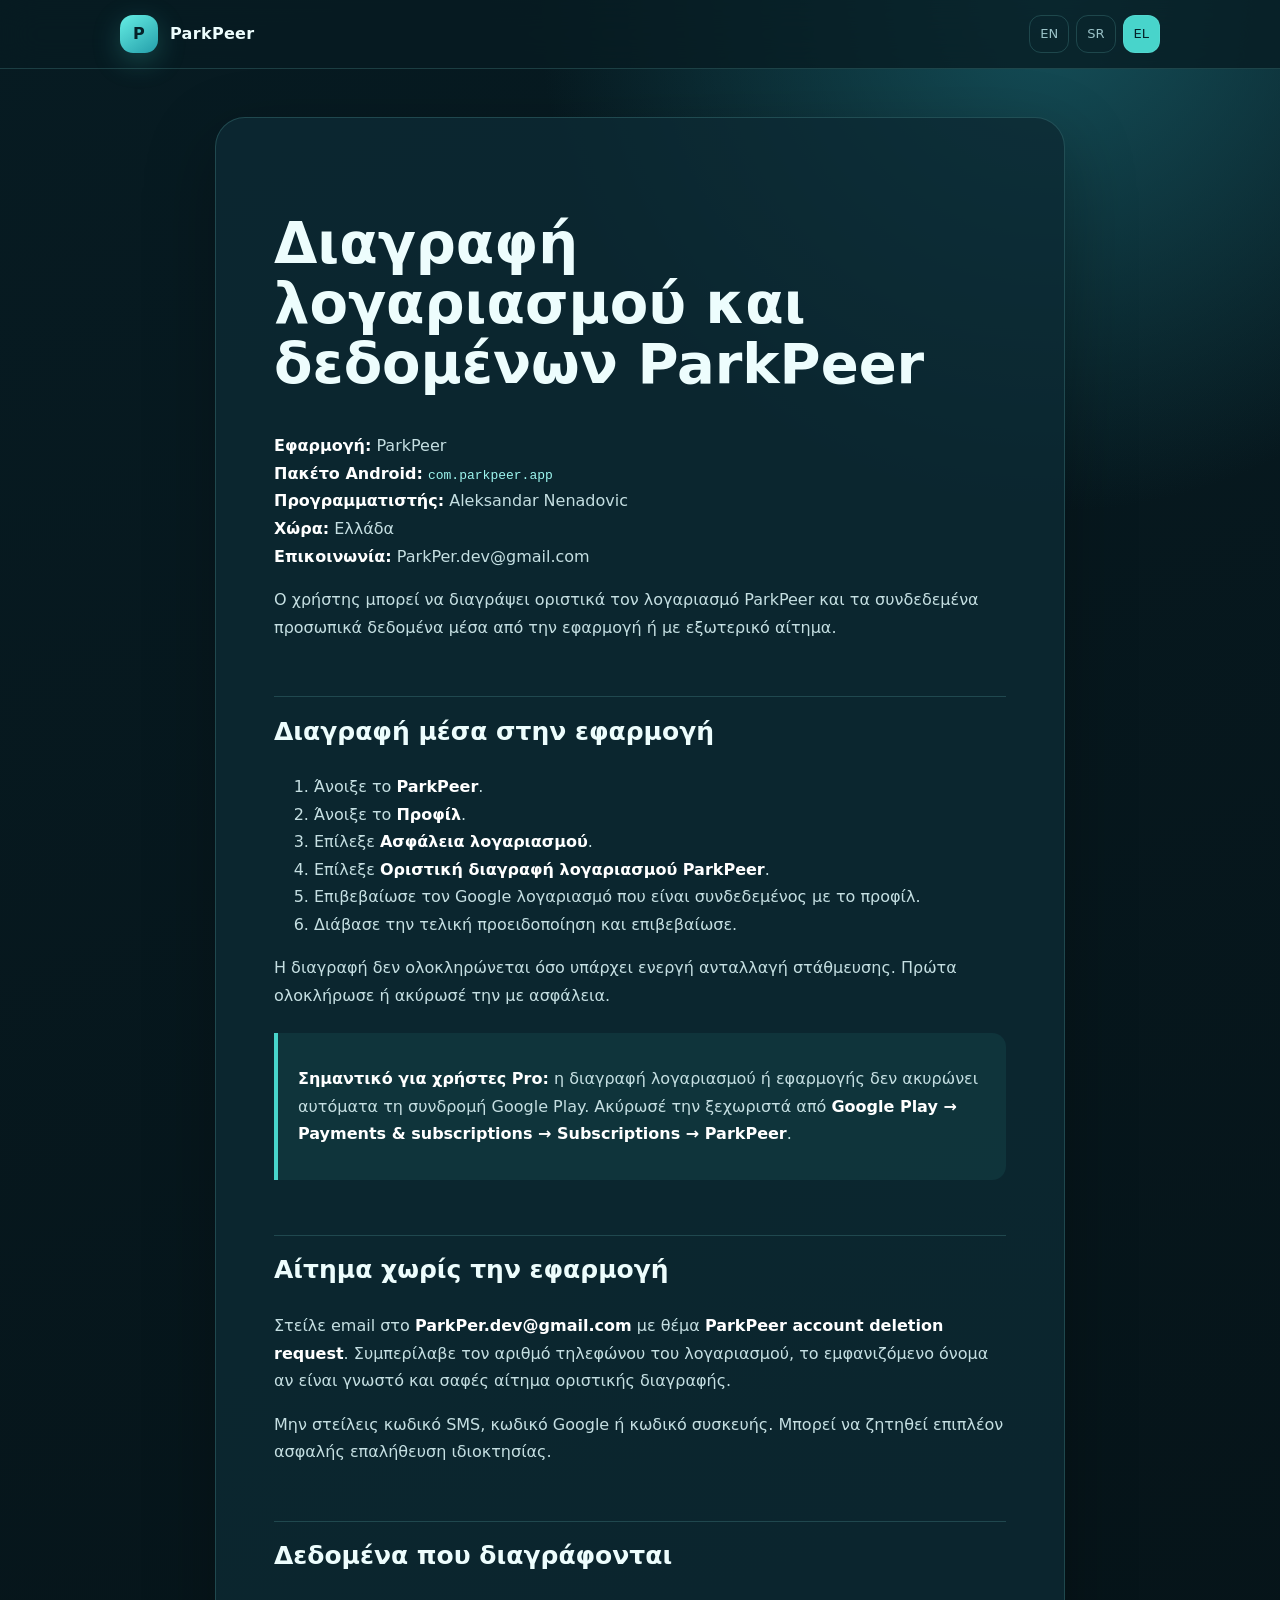
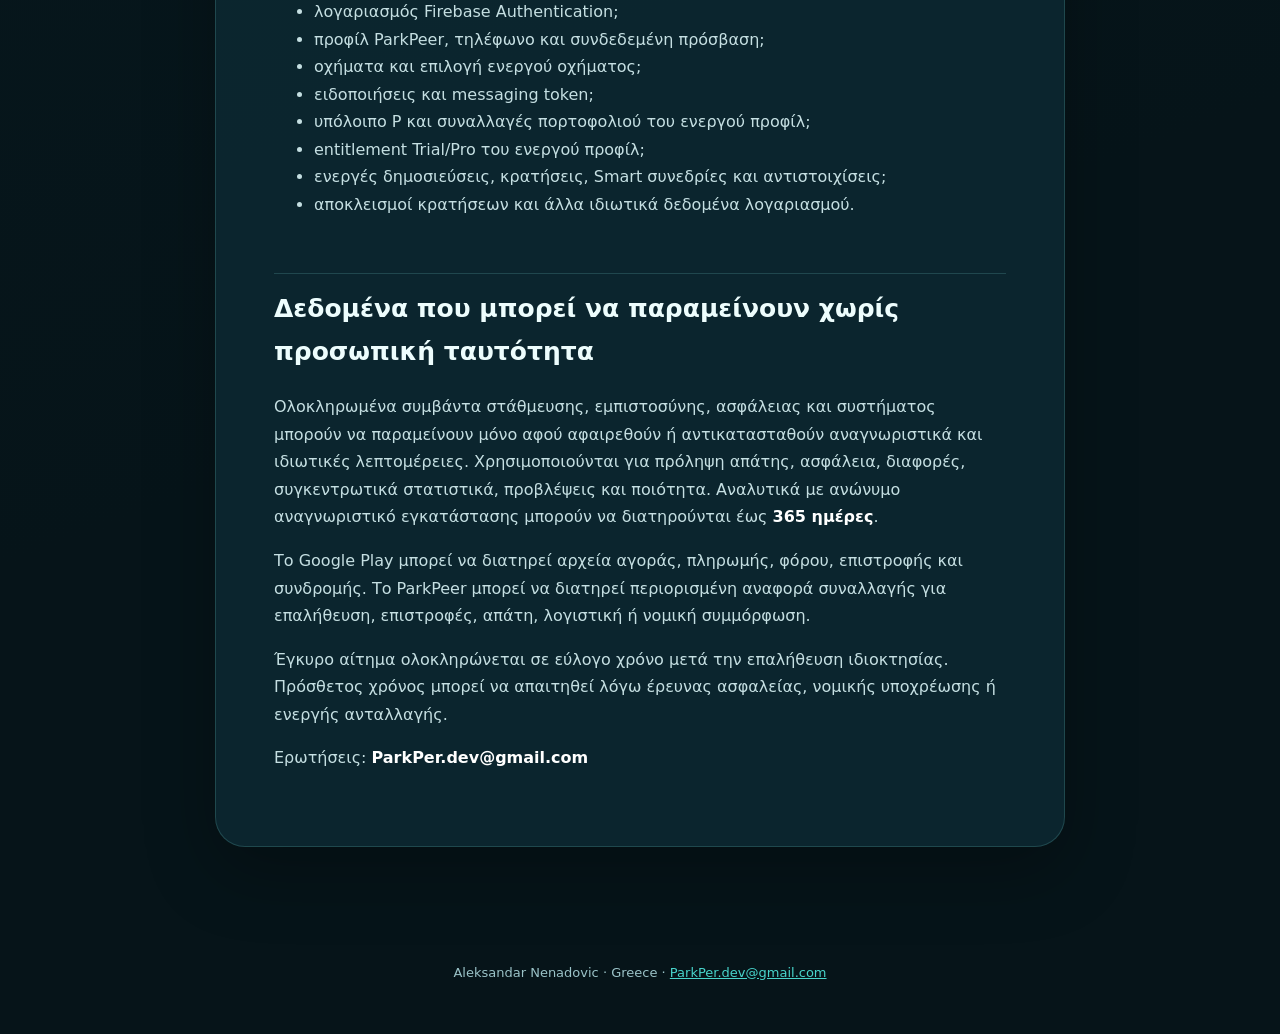
==== delete-account-el.html @ 8e314c3c "Add files via upload" ====
<!doctype html><html lang="el"><head><meta charset="utf-8"><meta name="viewport" content="width=device-width,initial-scale=1"><meta name="theme-color" content="#071b22"><title>Διαγραφή λογαριασμού · ParkPeer</title><meta name="description" content="Πώς να διαγράψετε λογαριασμό ParkPeer και σχετικά δεδομένα."><link rel="stylesheet" href="styles.css"></head><body><header class="topbar"><nav class="shell nav"><a class="brand" href="./"><span class="mark">P</span>ParkPeer</a><div class="langs"><a href="delete-account-en.html" >EN</a><a href="delete-account-sr.html" >SR</a><a href="delete-account-el.html" class="active">EL</a></div></nav></header><main class="document"><h1
id="διαγραφή-λογαριασμού-και-δεδομένων-parkpeer">Διαγραφή λογαριασμού
και δεδομένων ParkPeer</h1>
<p><strong>Εφαρμογή:</strong> ParkPeer<br />
<strong>Πακέτο Android:</strong> <code>com.parkpeer.app</code><br />
<strong>Προγραμματιστής:</strong> Aleksandar Nenadovic<br />
<strong>Χώρα:</strong> Ελλάδα<br />
<strong>Επικοινωνία:</strong> ParkPer.dev@gmail.com</p>
<p>Ο χρήστης μπορεί να διαγράψει οριστικά τον λογαριασμό ParkPeer και τα
συνδεδεμένα προσωπικά δεδομένα μέσα από την εφαρμογή ή με εξωτερικό
αίτημα.</p>
<h2 id="διαγραφή-μέσα-στην-εφαρμογή">Διαγραφή μέσα στην εφαρμογή</h2>
<ol type="1">
<li>Άνοιξε το <strong>ParkPeer</strong>.</li>
<li>Άνοιξε το <strong>Προφίλ</strong>.</li>
<li>Επίλεξε <strong>Ασφάλεια λογαριασμού</strong>.</li>
<li>Επίλεξε <strong>Οριστική διαγραφή λογαριασμού
ParkPeer</strong>.</li>
<li>Επιβεβαίωσε τον Google λογαριασμό που είναι συνδεδεμένος με το
προφίλ.</li>
<li>Διάβασε την τελική προειδοποίηση και επιβεβαίωσε.</li>
</ol>
<p>Η διαγραφή δεν ολοκληρώνεται όσο υπάρχει ενεργή ανταλλαγή στάθμευσης.
Πρώτα ολοκλήρωσε ή ακύρωσέ την με ασφάλεια.</p>
<blockquote>
<p><strong>Σημαντικό για χρήστες Pro:</strong> η διαγραφή λογαριασμού ή
εφαρμογής δεν ακυρώνει αυτόματα τη συνδρομή Google Play. Ακύρωσέ την
ξεχωριστά από <strong>Google Play → Payments &amp; subscriptions →
Subscriptions → ParkPeer</strong>.</p>
</blockquote>
<h2 id="αίτημα-χωρίς-την-εφαρμογή">Αίτημα χωρίς την εφαρμογή</h2>
<p>Στείλε email στο <strong>ParkPer.dev@gmail.com</strong> με θέμα
<strong>ParkPeer account deletion request</strong>. Συμπερίλαβε τον
αριθμό τηλεφώνου του λογαριασμού, το εμφανιζόμενο όνομα αν είναι γνωστό
και σαφές αίτημα οριστικής διαγραφής.</p>
<p>Μην στείλεις κωδικό SMS, κωδικό Google ή κωδικό συσκευής. Μπορεί να
ζητηθεί επιπλέον ασφαλής επαλήθευση ιδιοκτησίας.</p>
<h2 id="δεδομένα-που-διαγράφονται">Δεδομένα που διαγράφονται</h2>
<ul>
<li>λογαριασμός Firebase Authentication;</li>
<li>προφίλ ParkPeer, τηλέφωνο και συνδεδεμένη πρόσβαση;</li>
<li>οχήματα και επιλογή ενεργού οχήματος;</li>
<li>ειδοποιήσεις και messaging token;</li>
<li>υπόλοιπο P και συναλλαγές πορτοφολιού του ενεργού προφίλ;</li>
<li>entitlement Trial/Pro του ενεργού προφίλ;</li>
<li>ενεργές δημοσιεύσεις, κρατήσεις, Smart συνεδρίες και
αντιστοιχίσεις;</li>
<li>αποκλεισμοί κρατήσεων και άλλα ιδιωτικά δεδομένα λογαριασμού.</li>
</ul>
<h2
id="δεδομένα-που-μπορεί-να-παραμείνουν-χωρίς-προσωπική-ταυτότητα">Δεδομένα
που μπορεί να παραμείνουν χωρίς προσωπική ταυτότητα</h2>
<p>Ολοκληρωμένα συμβάντα στάθμευσης, εμπιστοσύνης, ασφάλειας και
συστήματος μπορούν να παραμείνουν μόνο αφού αφαιρεθούν ή αντικατασταθούν
αναγνωριστικά και ιδιωτικές λεπτομέρειες. Χρησιμοποιούνται για πρόληψη
απάτης, ασφάλεια, διαφορές, συγκεντρωτικά στατιστικά, προβλέψεις και
ποιότητα. Αναλυτικά με ανώνυμο αναγνωριστικό εγκατάστασης μπορούν να
διατηρούνται έως <strong>365 ημέρες</strong>.</p>
<p>Το Google Play μπορεί να διατηρεί αρχεία αγοράς, πληρωμής, φόρου,
επιστροφής και συνδρομής. Το ParkPeer μπορεί να διατηρεί περιορισμένη
αναφορά συναλλαγής για επαλήθευση, επιστροφές, απάτη, λογιστική ή νομική
συμμόρφωση.</p>
<p>Έγκυρο αίτημα ολοκληρώνεται σε εύλογο χρόνο μετά την επαλήθευση
ιδιοκτησίας. Πρόσθετος χρόνος μπορεί να απαιτηθεί λόγω έρευνας
ασφαλείας, νομικής υποχρέωσης ή ενεργής ανταλλαγής.</p>
<p>Ερωτήσεις:
<strong>ParkPer.dev@gmail.com</strong></p></main><footer class="shell footer">Aleksandar Nenadovic · Greece · <a href="mailto:ParkPer.dev@gmail.com">ParkPer.dev@gmail.com</a></footer></body></html>
---- styles.css ----
:root{--bg:#071b22;--surface:#0d2a34;--surface2:#123844;--text:#edfdfd;--muted:#9bc3c8;--primary:#48d4cb;--line:rgba(126,226,220,.18);--danger:#ff8f97;--shadow:0 24px 70px rgba(0,0,0,.28)}*{box-sizing:border-box}html{scroll-behavior:smooth}body{margin:0;background:radial-gradient(circle at 82% 0,#15505a 0,transparent 32rem),linear-gradient(160deg,var(--bg),#061419 70%);color:var(--text);font-family:Inter,ui-sans-serif,system-ui,-apple-system,"Segoe UI",sans-serif;line-height:1.72;min-height:100vh}a{color:var(--primary)}.shell{width:min(1040px,calc(100% - 32px));margin:auto}.topbar{position:sticky;top:0;z-index:5;backdrop-filter:blur(18px);background:rgba(7,27,34,.78);border-bottom:1px solid var(--line)}.nav{min-height:68px;display:flex;align-items:center;justify-content:space-between;gap:18px}.brand{display:flex;align-items:center;gap:12px;color:var(--text);text-decoration:none;font-weight:900;letter-spacing:.02em}.mark{display:grid;place-items:center;width:38px;height:38px;border-radius:13px;background:linear-gradient(145deg,#65eee4,#249eaa);color:#062229;box-shadow:0 8px 28px rgba(72,212,203,.25)}.langs{display:flex;gap:7px}.langs a{padding:7px 10px;border:1px solid var(--line);border-radius:12px;color:var(--muted);text-decoration:none;font-size:13px}.langs a.active,.langs a:hover{color:#062229;background:var(--primary)}.hero{padding:72px 0 42px}.eyebrow{color:var(--primary);font-weight:800;letter-spacing:.13em;text-transform:uppercase;font-size:12px}.hero h1{font-size:clamp(38px,7vw,72px);line-height:1.03;margin:12px 0 18px;max-width:850px}.hero p{font-size:clamp(17px,2.2vw,21px);color:var(--muted);max-width:760px}.cards{display:grid;grid-template-columns:repeat(2,minmax(0,1fr));gap:18px;padding-bottom:80px}.card{display:block;padding:28px;border-radius:26px;background:linear-gradient(145deg,var(--surface2),var(--surface));border:1px solid var(--line);box-shadow:var(--shadow);text-decoration:none;color:var(--text);transition:.2s transform}.card:hover{transform:translateY(-4px)}.card small{color:var(--primary);font-weight:800}.card h2{margin:8px 0;font-size:26px}.card p{color:var(--muted);margin:0}.document{width:min(850px,calc(100% - 32px));margin:48px auto 90px;padding:clamp(24px,5vw,58px);border:1px solid var(--line);border-radius:30px;background:rgba(13,42,52,.82);box-shadow:var(--shadow)}.document h1{font-size:clamp(34px,6vw,56px);line-height:1.08}.document h2{margin-top:2.2em;padding-top:.5em;border-top:1px solid var(--line);font-size:25px}.document h3{margin-top:1.6em;color:#c8fbf7}.document p,.document li{color:#c5dfe2}.document strong{color:#fff}.document blockquote{margin:24px 0;padding:16px 20px;border-left:4px solid var(--primary);background:rgba(72,212,203,.08);border-radius:0 14px 14px 0}.document code{word-break:break-word;color:#9df6ef}.footer{padding:25px 0 50px;color:var(--muted);text-align:center;font-size:13px}@media(max-width:680px){.nav{align-items:flex-start;padding:14px 0}.langs{flex-wrap:wrap;justify-content:flex-end}.cards{grid-template-columns:1fr}.hero{padding-top:48px}.document{margin-top:24px;border-radius:22px}}
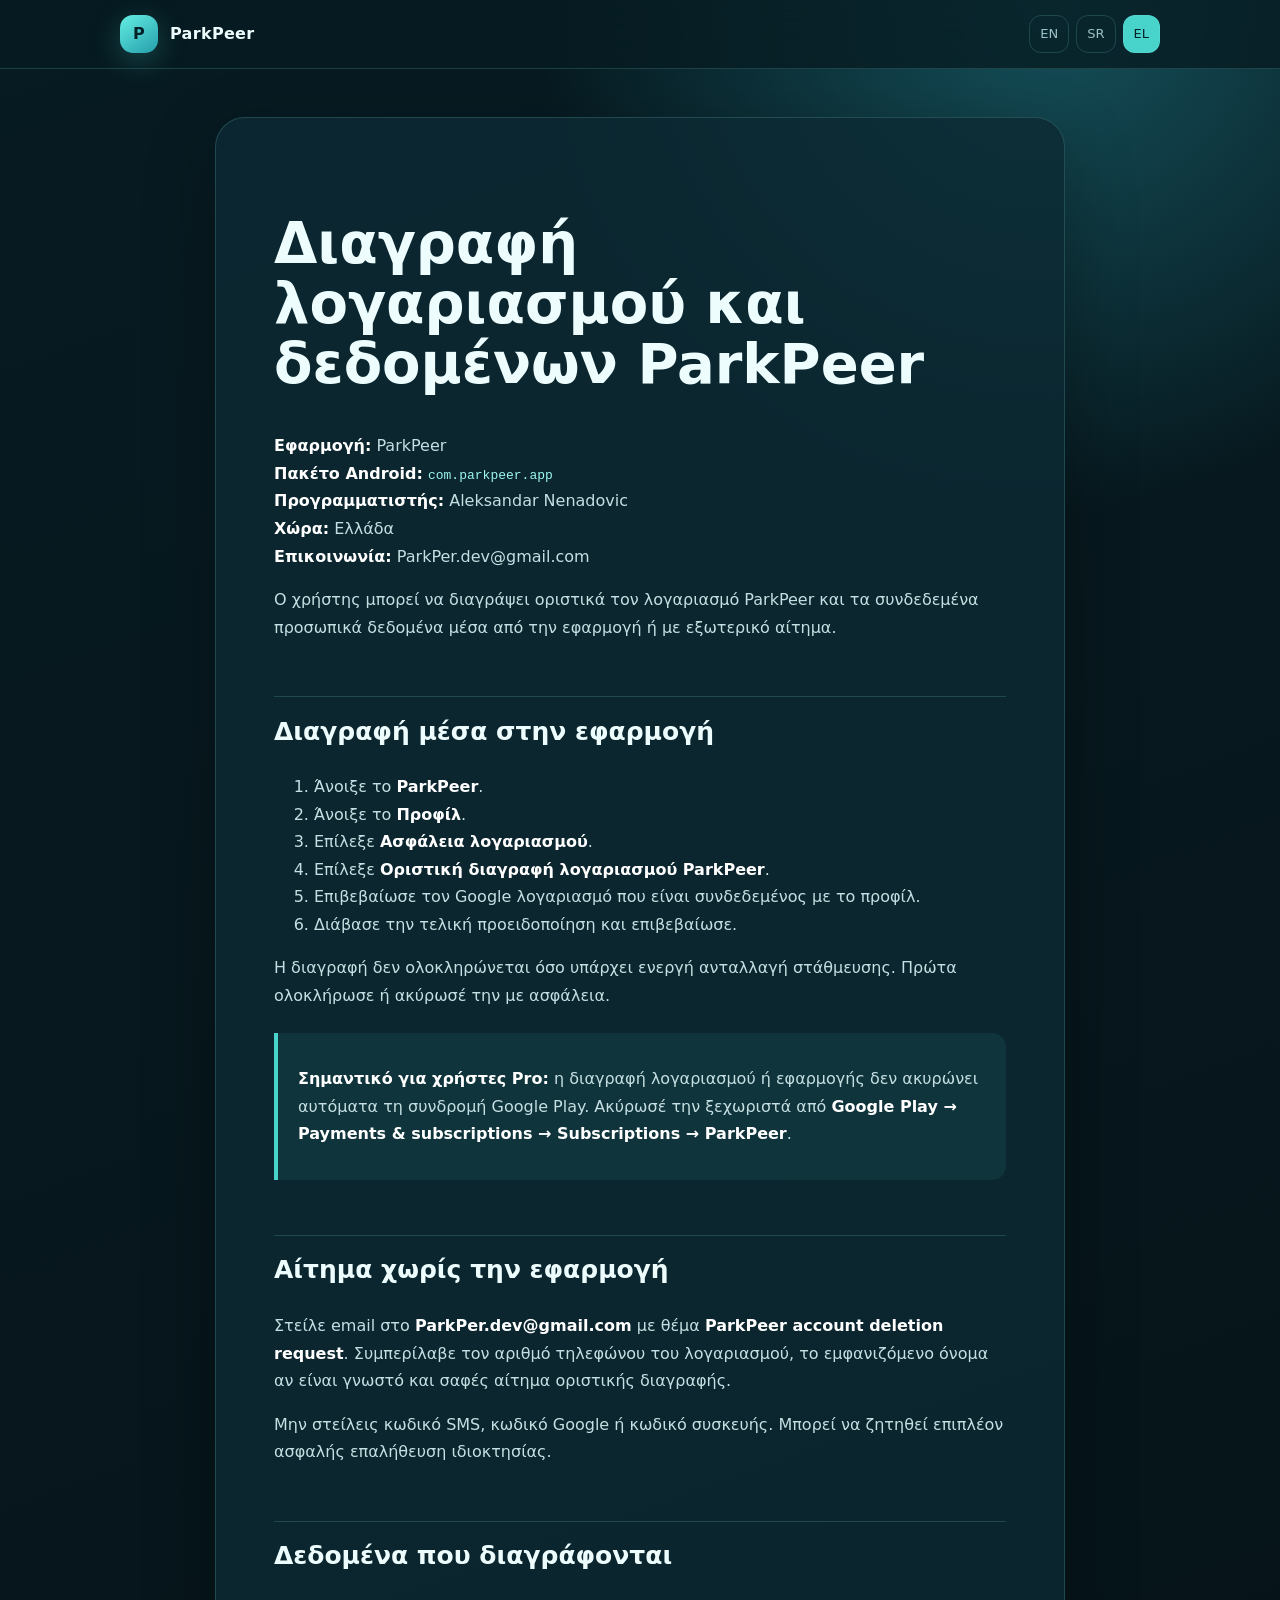
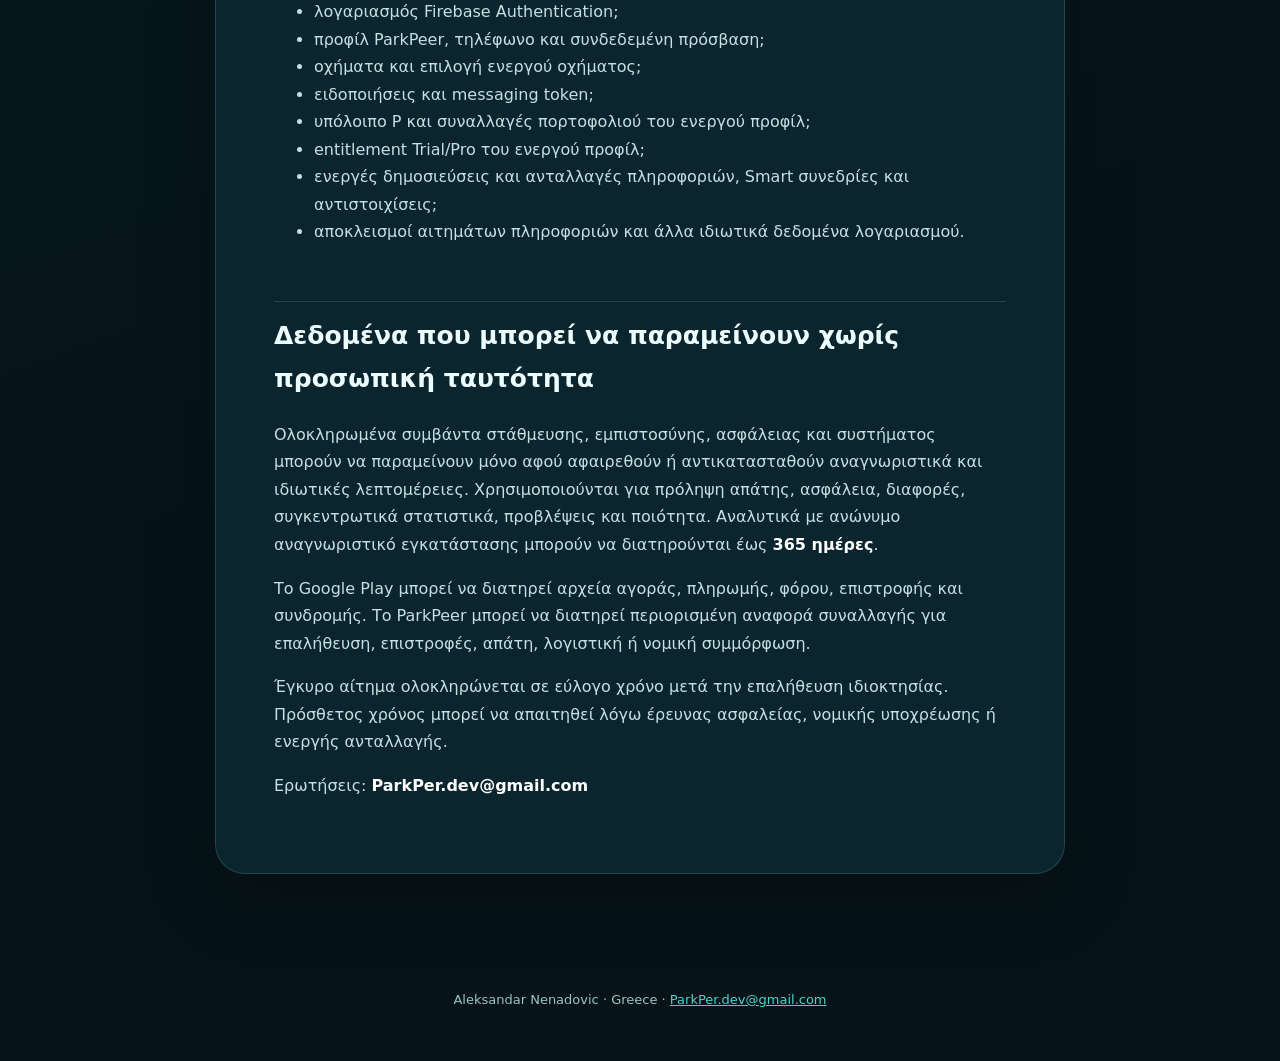
==== commit c8679196: "Add files via upload" ====
--- a/delete-account-el.html
+++ b/delete-account-el.html
@@ -43,9 +43,10 @@
 <li>ειδοποιήσεις και messaging token;</li>
 <li>υπόλοιπο P και συναλλαγές πορτοφολιού του ενεργού προφίλ;</li>
 <li>entitlement Trial/Pro του ενεργού προφίλ;</li>
-<li>ενεργές δημοσιεύσεις, κρατήσεις, Smart συνεδρίες και
+<li>ενεργές δημοσιεύσεις και ανταλλαγές πληροφοριών, Smart συνεδρίες και
 αντιστοιχίσεις;</li>
-<li>αποκλεισμοί κρατήσεων και άλλα ιδιωτικά δεδομένα λογαριασμού.</li>
+<li>αποκλεισμοί αιτημάτων πληροφοριών και άλλα ιδιωτικά δεδομένα
+λογαριασμού.</li>
 </ul>
 <h2
 id="δεδομένα-που-μπορεί-να-παραμείνουν-χωρίς-προσωπική-ταυτότητα">Δεδομένα
